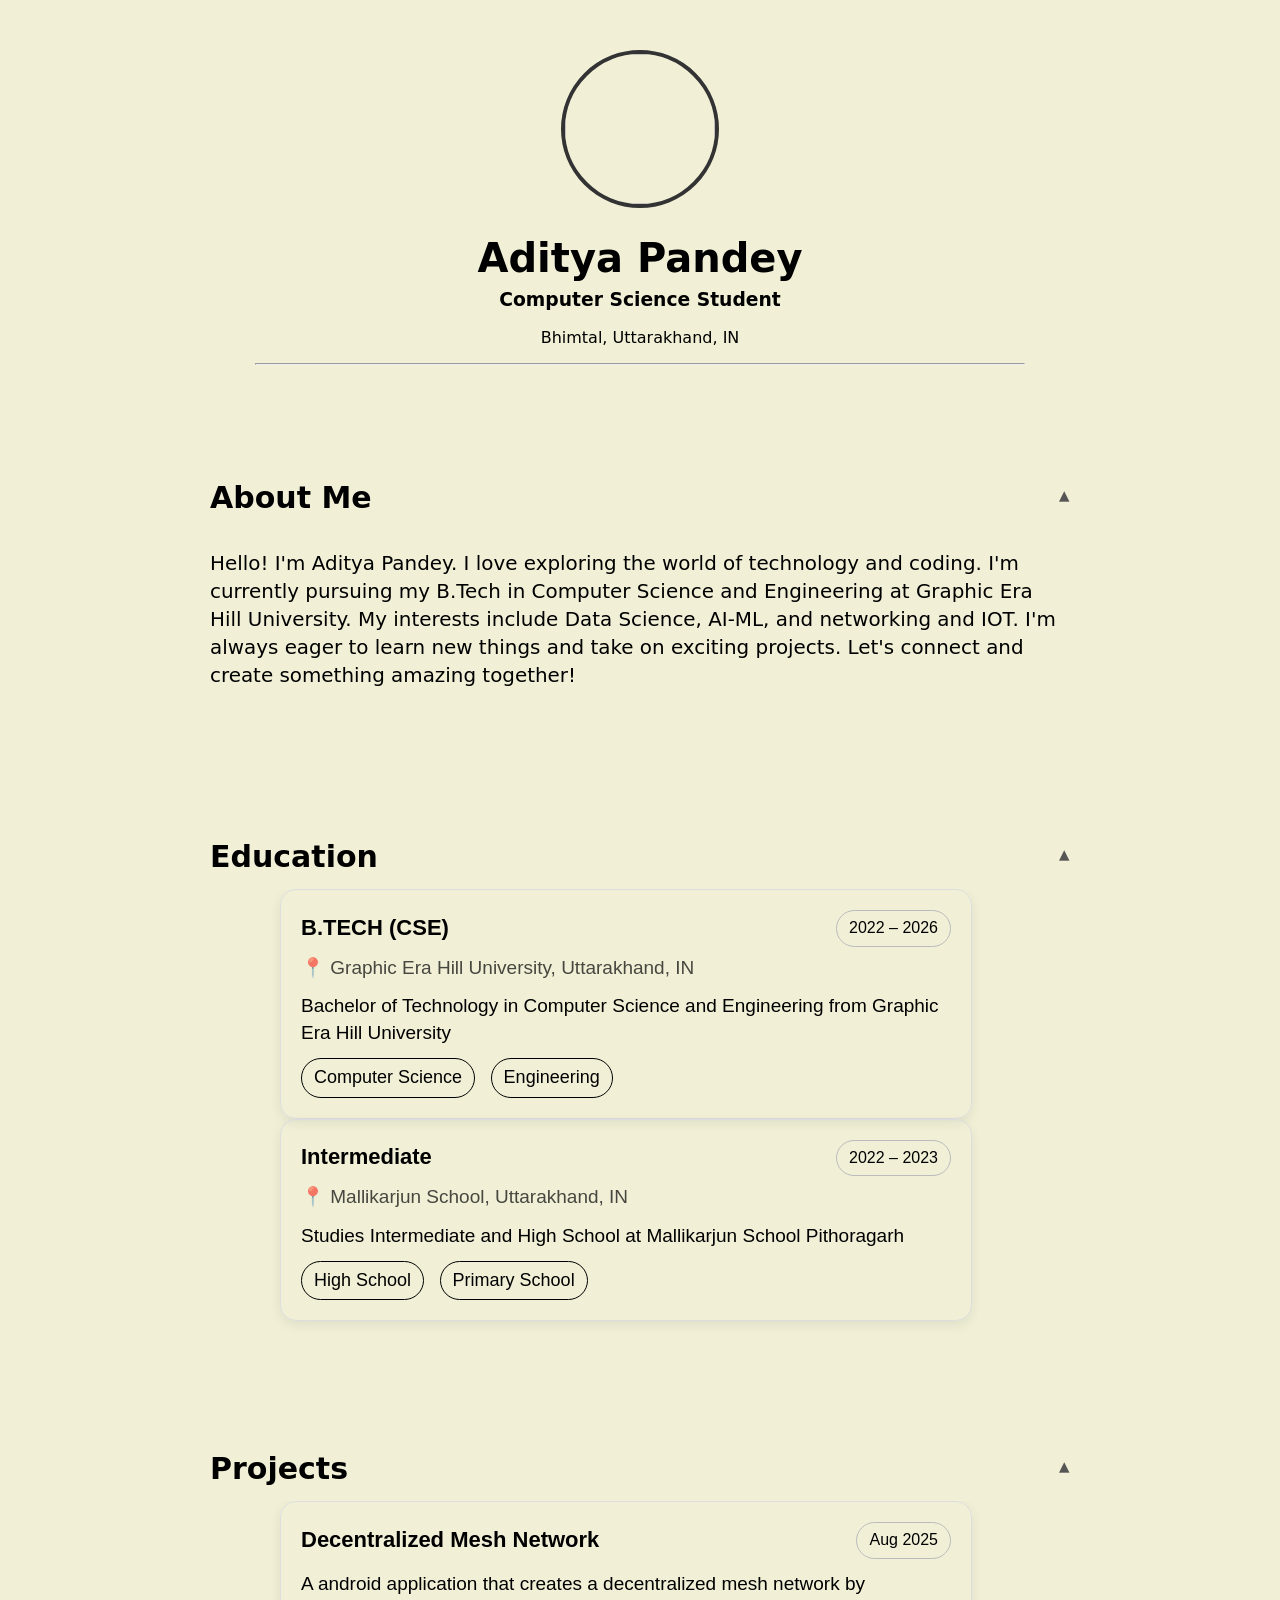
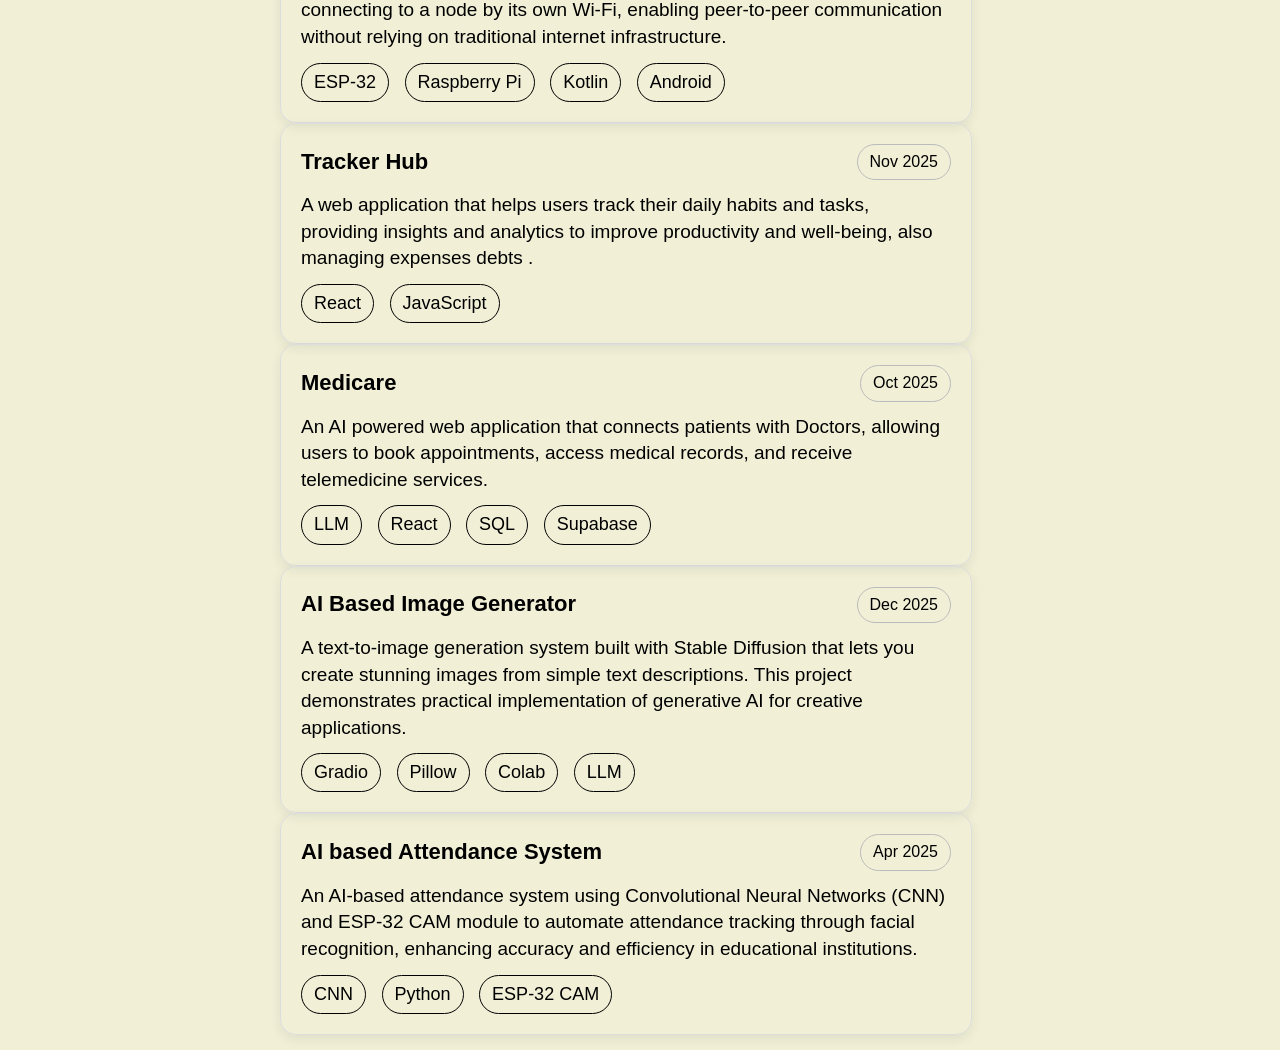
==== index.html @ 922e1c77 "initial" ====
<!DOCTYPE html>
<html lang="en">
<head>
    <meta charset="UTF-8">
    <meta name="viewport" content="width=device-width, initial-scale=1.0">
    <link rel="stylesheet" href="style.css">
    <title>Aditya Pandey</title>
</head>
<body>
    <div class="container">
    <img src="logo.png" alt="" class ="profile-img">
    <h1 class="name">Aditya Pandey</h1>
    <h3 class="title">Computer Science Student</h3>
    <p>Bhimtal, Uttarakhand, IN</p>
    </div>
    <hr>
<div class="box">
        <details data-open-onload>
            <summary>
                <span class="summary-title">About Me</span>
                <span class="arrow" aria-hidden="true">▾</span>
            </summary>
            <div class="content">
                <p>
                    Hello! I'm Aditya Pandey. I love exploring the world of technology and coding. I'm currently pursuing my B.Tech in Computer Science and Engineering at Graphic Era Hill University. 
                    My interests include Data Science, AI-ML, and networking and IOT. I'm always eager to learn new things and take on exciting projects. Let's connect and create something amazing together!
                </p>
            </div>
        </details>
    </div>
    <div class="box">
        <details data-open-onload>
            <summary>
                <span class="summary-title">Education</span>
                <span class="arrow" aria-hidden="true">▾</span>
            </summary>
            <div class="content">
                <div class="edu-card">

    <div class="edu-header">
        <h3>B.TECH (CSE)</h3>
        <span class="year-pill">2022 – 2026</span>
    </div>

    <div class="location">📍 Graphic Era Hill University, Uttarakhand, IN</div>

    <p class="desc">
        Bachelor of Technology in Computer Science and Engineering from 
        Graphic Era Hill University
    </p>

    <div class="tags">
        <span>Computer Science</span>
        <span>Engineering</span>
    </div>

</div>
<div class="edu-card">

    <div class="edu-header">
        <h3>Intermediate</h3>
        <span class="year-pill">2022 – 2023</span>
    </div>

    <div class="location">📍 Mallikarjun School, Uttarakhand, IN</div>

    <p class="desc">
        Studies Intermediate and High School at Mallikarjun School Pithoragarh
    </p>

    <div class="tags">
        <span>High School</span>
        <span>Primary School</span>
    </div>

</div>

            </div>
        </details>
    </div>
    
<!-- ------------------------------------------------------------------------------------------------- -->


<div class="box">
        <details data-open-onload>
            <summary>
                <span class="summary-title">Projects</span>
                <span class="arrow" aria-hidden="true">▾</span>
            </summary>
            <div class="content">
                <div class="edu-card">

    <div class="edu-header">
        <h3>Decentralized Mesh Network</h3>
        <span class="year-pill">Aug 2025</span>
    </div>


    <p class="desc">
        A android application that creates a decentralized mesh network by connecting to a node by its own Wi-Fi, enabling peer-to-peer communication without relying on traditional internet infrastructure.
    </p>

    <div class="tags">
        <span>ESP-32</span>
        <span>Raspberry Pi</span>
        <span>Kotlin</span>
        <span>Android</span>
    </div>

</div>
<div class="edu-card">

    <div class="edu-header">
        <h3>Tracker Hub</h3>
        <span class="year-pill">Nov 2025</span>
    </div>


    <p class="desc">
        A web application that helps users track their daily habits and tasks, providing insights and analytics to improve productivity and well-being, also managing expenses debts .
    </p>

    <div class="tags">
        <span>React</span>
        <span>JavaScript</span>
    </div>

</div>




<div class="edu-card">

    <div class="edu-header">
        <h3>Medicare</h3>
        <span class="year-pill">Oct 2025</span>
    </div>

    <p class="desc">
        An AI powered web application that connects patients with Doctors, allowing users to book appointments, access medical records, and receive telemedicine services.
    </p>

    <div class="tags">
        <span>LLM</span>
        <span>React</span>
        <span>SQL</span>
        <span>Supabase</span>
    </div>

</div>


<div class="edu-card">

    <div class="edu-header">
        <h3>AI Based Image Generator</h3>
        <span class="year-pill">Dec 2025</span>
    </div>

    <p class="desc">
        A text-to-image generation system built with Stable Diffusion that lets you create stunning images from simple text descriptions. This project demonstrates practical implementation of generative AI for creative applications.    </p>

    <div class="tags">
        <span>Gradio</span>
        <span>Pillow</span>
        <span>Colab</span>
        <span>LLM</span>
    </div>

</div>



<div class="edu-card">

    <div class="edu-header">
        <h3>AI based Attendance System</h3>
        <span class="year-pill">Apr 2025</span>
    </div>
    <p class="desc">
        An AI-based attendance system using Convolutional Neural Networks (CNN) and ESP-32 CAM module to automate attendance tracking through facial recognition, enhancing accuracy and efficiency in educational institutions.
    </p>
    <div class="tags">
        <span>CNN</span>
        <span>Python</span>
        <span>ESP-32 CAM</span>
    </div>

</div>



            </div>
        </details>
    </div>



    

    <script src="aboutme.js"></script>
</body>
</html>
---- style.css ----
body {
    margin: 0;
    height: 100vh;
    background: #f1f0d7;
    font-family:system-ui, -apple-system, BlinkMacSystemFont, 'Segoe UI', Roboto, Oxygen, Ubuntu, Cantarell, 'Open Sans', 'Helvetica Neue', sans-serif ;
}

.container {
    text-align: center;
}

.profile-img {
    width: 150px;
    height: 150px;
    border-radius: 50%;
    object-fit: cover;
    border: 4px solid #333;
    filter: none;
    image-rendering: high-quality;
    margin-top: 50px;
    padding-bottom: 0%;
    margin-bottom: -21px;
}

hr{
    width: 60%;
    
}
h1 {
    font-size: 40px;
    padding-top: 0%;
    margin-bottom: -11px;
}
h2 {
    font-size: 30px;
    padding: 0%;
    margin-bottom: -14px;
}

.box {
    width: 900px;
    background: none;
    border-radius: 15px;
    padding: 0;
    margin: 100px auto 0 auto;
    overflow: hidden;
}

        details {
            border-radius: 15px;
            overflow: hidden;
        }

        summary {
            padding: 15px 20px;
            font-size: 30px;
            font-weight: bold;
            cursor: pointer;
            display: flex;
            justify-content: space-between;
            align-items: center;
            user-select: none;
        }
        /* Hide the default summary marker so we can style our own arrow */
        summary::-webkit-details-marker { display: none; }
        summary::marker { display: none; }

        .summary-title { display: inline-block; }
        .arrow {
            display: inline-block;
            transition: transform 0.35s ease;
            transform-origin: center;
            font-size: 21px;
            color: #555;
        }

        .content {
            padding: 0 20px 15px;
            font-size: 19.9px;
            line-height: 1.4;
            opacity: 0;
            overflow: hidden;
            transition: max-height 0.35s ease, opacity 0.25s ease, transform 0.25s ease;
            max-height: 0; /* start collapsed */
        }
        details[open] .content {
            /* If JS is disabled, enable a basic fallback using a high max-height */
            max-height: 400px;
            opacity: 1;
        }

        /* Rotate the arrow for a visual cue */
        details[open] .arrow { transform: rotate(180deg); }
        
@media (max-width: 900px) {
    .box {
        width: 90vw;
        margin-left: auto;
        margin-right: auto;
        margin-top: 60px;
        padding: 0 10px;
    }
    summary {
        font-size: 16px;
        padding: 12px 10px;
    }
    .content {
        font-size: 14px;
        padding: 0 10px 10px;
    }
}

@media (max-width: 600px) {
    .box {
        width: 98vw;
        margin-left: auto;
        margin-right: auto;
        margin-top: 30px;
        padding: 0 5px;
    }
    summary {
        font-size: 15px;
        padding: 10px 5px;
    }
    .content {
        font-size: 13px;
        padding: 0 5px 8px;
    }
}




.edu-card {
    width: 650px;
    border: 1px solid #ddd;
    border-radius: 16px;
    padding: 20px;
    box-shadow: 0 4px 12px rgba(0,0,0,0.08);
    font-family: Arial, sans-serif;
    margin-left: 70px;
}

.edu-header {
    display: flex;
    justify-content: space-between;
    align-items: center;
}

.edu-header h3 {
    margin: 0;
    font-size: 22px;
}

.year-pill {
    padding: 6px 12px;
    font-size: 16px;
    border-radius: 19px;
    border: 1px solid #bbb;
}

.location {
    font-size: 19px;
    opacity: 0.7;
    margin-top: 8px;
}

.desc {
    font-size: 19px;
    margin: 12px 0;
}

.tags span {
    display: inline-block;
    margin-right: 10px;
    padding: 6px 12px;
    border: 1px solid #000;
    border-radius: 20px;
    font-size: 18px;
}
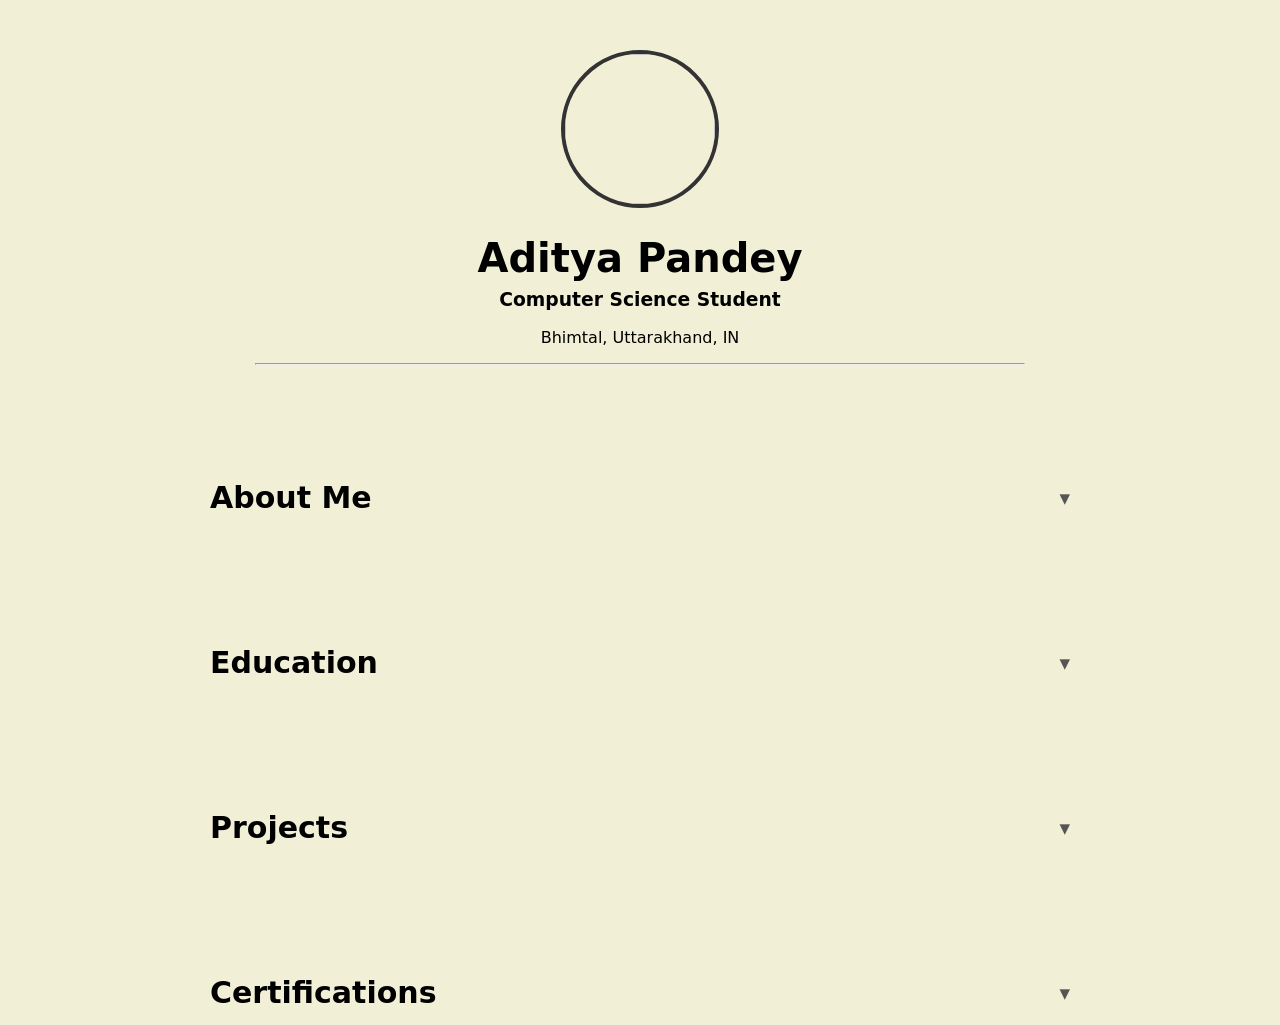
==== commit d9d52a23: "mobile chnages" ====
--- a/index.html
+++ b/index.html
@@ -15,7 +15,7 @@
     </div>
     <hr>
 <div class="box">
-        <details data-open-onload>
+        <details>
             <summary>
                 <span class="summary-title">About Me</span>
                 <span class="arrow" aria-hidden="true">▾</span>
@@ -29,7 +29,7 @@
         </details>
     </div>
     <div class="box">
-        <details data-open-onload>
+        <details>
             <summary>
                 <span class="summary-title">Education</span>
                 <span class="arrow" aria-hidden="true">▾</span>
@@ -79,11 +79,11 @@
         </details>
     </div>
     
-<!-- ------------------------------------------------------------------------------------------------- -->
+<!-- ------------------PROJECTS------------------------------------------------------------------------------- -->
 
 
 <div class="box">
-        <details data-open-onload>
+        <details>
             <summary>
                 <span class="summary-title">Projects</span>
                 <span class="arrow" aria-hidden="true">▾</span>
@@ -198,8 +198,129 @@
 
 
 
-    
-
+    <!-- -------------------------------------------------CERTIFICATES----------------------------------------------------------------------- -->
+
+
+
+
+<div class="box">
+        <details>
+            <summary>
+                <span class="summary-title">Certifications</span>
+                <span class="arrow" aria-hidden="true">▾</span>
+            </summary>
+            <div class="content">
+                <div class="edu-card">
+
+    <div class="edu-header">
+        <h3>Introduction To Machine Learning</h3>
+        <span class="year-pill">Nov 2025</span>
+    </div>
+
+
+    <p class="desc">
+        A android application that creates a decentralized mesh network by connecting to a node by its own Wi-Fi, enabling peer-to-peer communication without relying on traditional internet infrastructure.
+    </p>
+
+    <div class="tags">
+        <span>ESP-32</span>
+        <span>Raspberry Pi</span>
+        <span>Kotlin</span>
+        <span>Android</span>
+    </div>
+
+</div>
+<div class="edu-card">
+
+    <div class="edu-header">
+        <h3>Data Science For Engineers</h3>
+        <span class="year-pill">Mar 2025</span>
+    </div>
+
+
+    <p class="desc">
+        A web application that helps users track their daily habits and tasks, providing insights and analytics to improve productivity and well-being, also managing expenses debts .
+    </p>
+
+    <div class="tags">
+        <span>React</span>
+        <span>JavaScript</span>
+    </div>
+
+</div>
+
+
+
+
+<div class="edu-card">
+
+    <div class="edu-header">
+        <h3>Medicare</h3>
+        <span class="year-pill">Oct 2025</span>
+    </div>
+
+    <p class="desc">
+        An AI powered web application that connects patients with Doctors, allowing users to book appointments, access medical records, and receive telemedicine services.
+    </p>
+
+    <div class="tags">
+        <span>LLM</span>
+        <span>React</span>
+        <span>SQL</span>
+        <span>Supabase</span>
+    </div>
+
+</div>
+
+
+<div class="edu-card">
+
+    <div class="edu-header">
+        <h3>AI Based Image Generator</h3>
+        <span class="year-pill">Dec 2025</span>
+    </div>
+
+    <p class="desc">
+        A text-to-image generation system built with Stable Diffusion that lets you create stunning images from simple text descriptions. This project demonstrates practical implementation of generative AI for creative applications.    </p>
+
+    <div class="tags">
+        <span>Gradio</span>
+        <span>Pillow</span>
+        <span>Colab</span>
+        <span>LLM</span>
+    </div>
+
+</div>
+
+
+
+<div class="edu-card">
+
+    <div class="edu-header">
+        <h3>AI based Attendance System</h3>
+        <span class="year-pill">Apr 2025</span>
+    </div>
+    <p class="desc">
+        An AI-based attendance system using Convolutional Neural Networks (CNN) and ESP-32 CAM module to automate attendance tracking through facial recognition, enhancing accuracy and efficiency in educational institutions.
+    </p>
+    <div class="tags">
+        <span>CNN</span>
+        <span>Python</span>
+        <span>ESP-32 CAM</span>
+    </div>
+
+</div>
+
+
+
+            </div>
+        </details>
+    </div>
+
+
+
+
+<!-- ==========================END============================== -->
     <script src="aboutme.js"></script>
 </body>
 </html>
--- a/style.css
+++ b/style.css
@@ -85,7 +85,7 @@
         }
         details[open] .content {
             /* If JS is disabled, enable a basic fallback using a high max-height */
-            max-height: 400px;
+            max-height: 2000px;
             opacity: 1;
         }
 
@@ -132,13 +132,15 @@
 
 
 .edu-card {
-    width: 650px;
+    width: 100%;
+    max-width: 650px;
     border: 1px solid #ddd;
     border-radius: 16px;
     padding: 20px;
     box-shadow: 0 4px 12px rgba(0,0,0,0.08);
     font-family: Arial, sans-serif;
-    margin-left: 70px;
+    margin: 20px auto;
+    box-sizing: border-box;
 }
 
 .edu-header {
@@ -177,7 +179,36 @@
     border: 1px solid #000;
     border-radius: 20px;
     font-size: 18px;
-}
-
-
-
+    margin-bottom: 8px;
+}
+
+@media (max-width: 600px) {
+    .edu-header {
+        flex-direction: column;
+        align-items: flex-start;
+        gap: 10px;
+    }
+    
+    .edu-card {
+        padding: 15px;
+    }
+
+    .tags span {
+        font-size: 14px;
+        padding: 4px 8px;
+    }
+    
+    .desc, .location {
+        font-size: 16px;
+    }
+    
+    h1 {
+        font-size: 28px;
+    }
+    h2 {
+        font-size: 22px;
+    }
+}
+
+
+
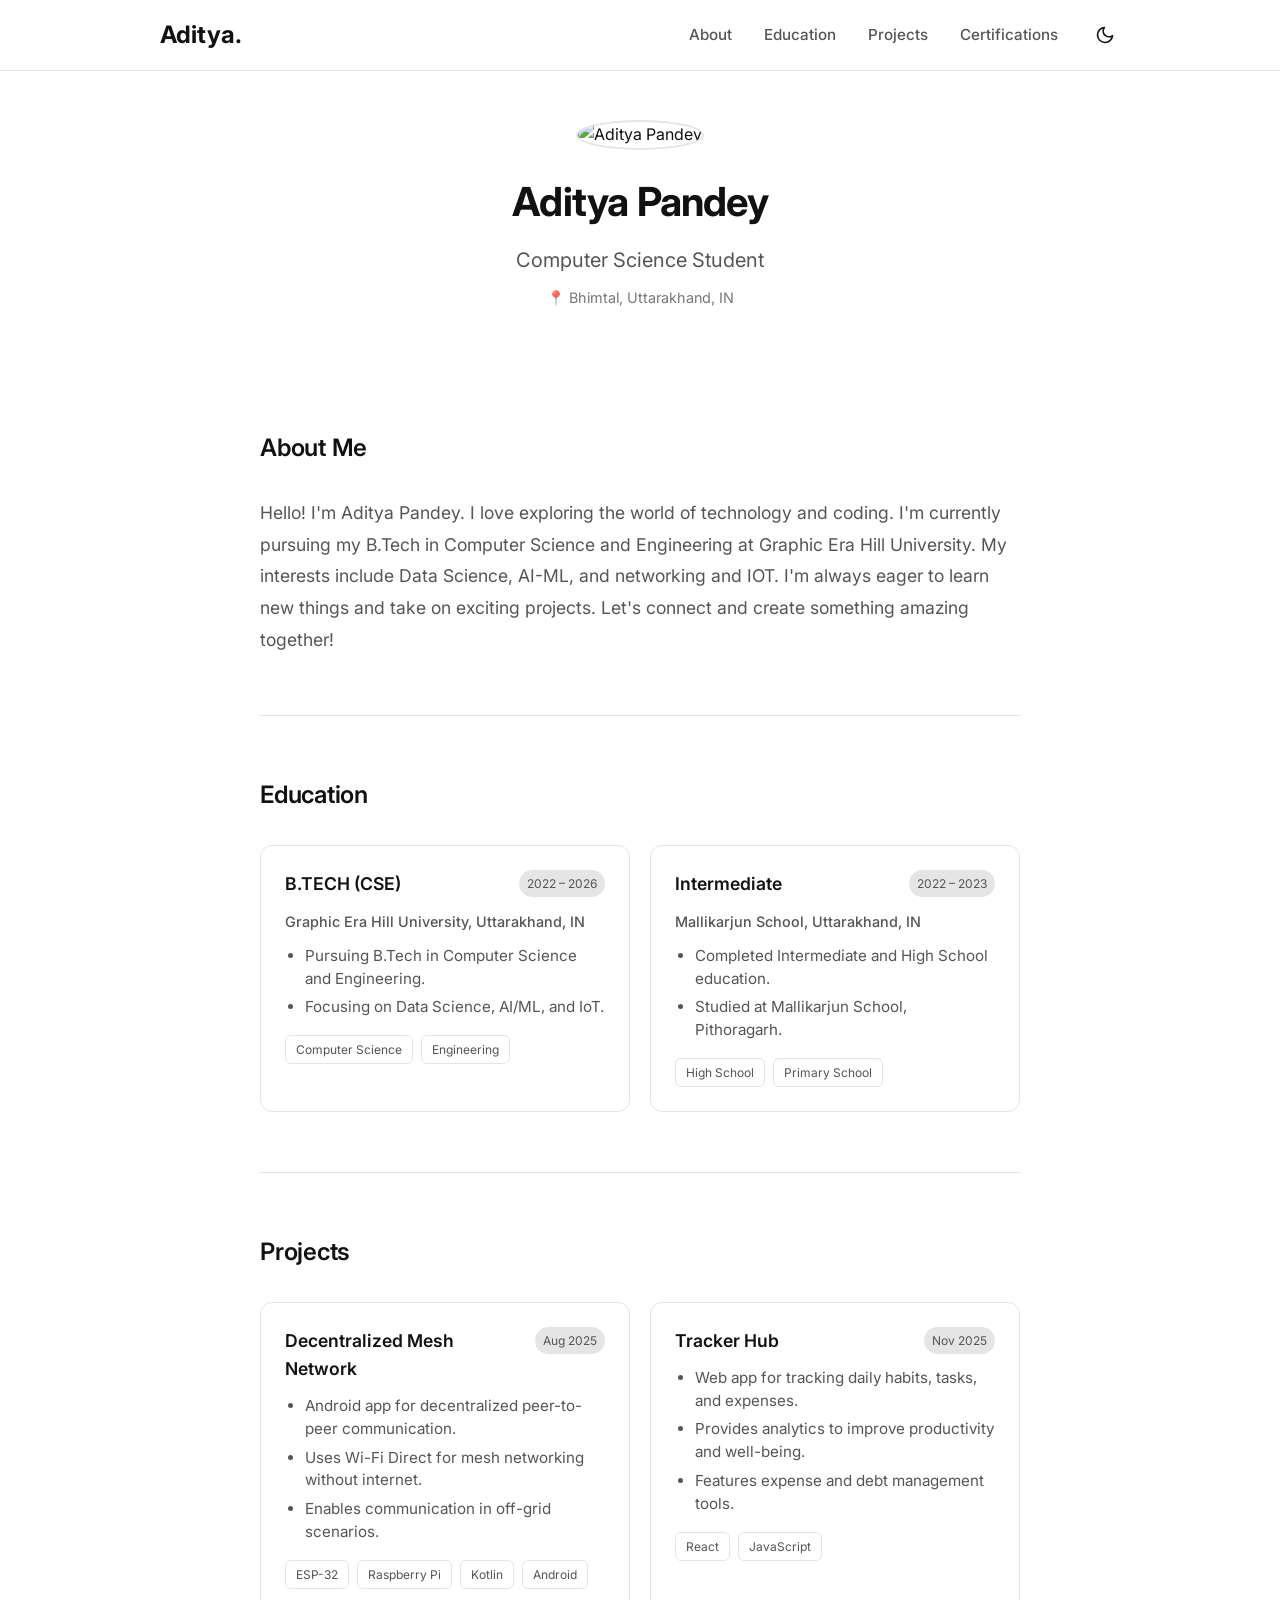
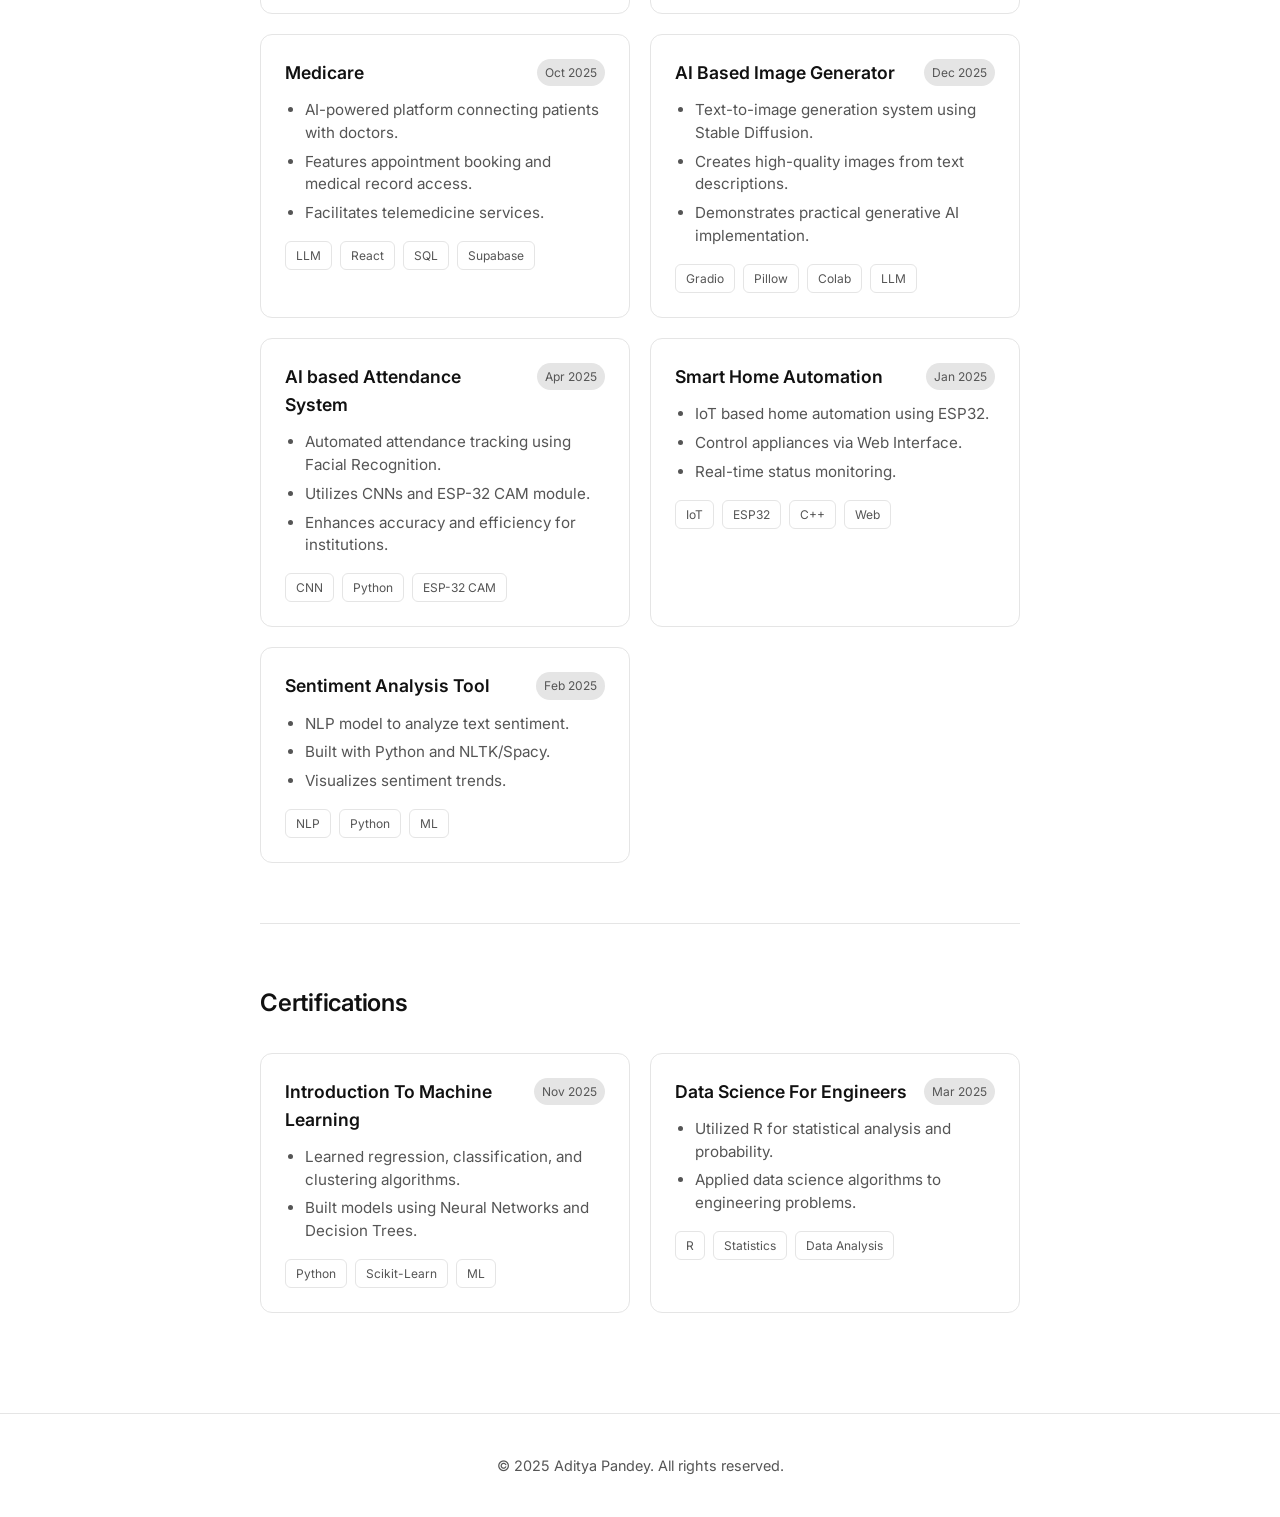
==== commit 4a471e7a: "new designs" ====
--- a/index.html
+++ b/index.html
@@ -3,324 +3,260 @@
 <head>
     <meta charset="UTF-8">
     <meta name="viewport" content="width=device-width, initial-scale=1.0">
+    <title>Aditya Pandey | Portfolio</title>
     <link rel="stylesheet" href="style.css">
-    <title>Aditya Pandey</title>
+    <link rel="preconnect" href="https://fonts.googleapis.com">
+    <link rel="preconnect" href="https://fonts.gstatic.com" crossorigin>
+    <link href="https://fonts.googleapis.com/css2?family=Inter:wght@300;400;500;600&display=swap" rel="stylesheet">
 </head>
 <body>
-    <div class="container">
-    <img src="logo.png" alt="" class ="profile-img">
-    <h1 class="name">Aditya Pandey</h1>
-    <h3 class="title">Computer Science Student</h3>
-    <p>Bhimtal, Uttarakhand, IN</p>
-    </div>
-    <hr>
-<div class="box">
-        <details>
-            <summary>
-                <span class="summary-title">About Me</span>
-                <span class="arrow" aria-hidden="true">▾</span>
-            </summary>
-            <div class="content">
-                <p>
-                    Hello! I'm Aditya Pandey. I love exploring the world of technology and coding. I'm currently pursuing my B.Tech in Computer Science and Engineering at Graphic Era Hill University. 
-                    My interests include Data Science, AI-ML, and networking and IOT. I'm always eager to learn new things and take on exciting projects. Let's connect and create something amazing together!
-                </p>
-            </div>
-        </details>
-    </div>
-    <div class="box">
-        <details>
-            <summary>
-                <span class="summary-title">Education</span>
-                <span class="arrow" aria-hidden="true">▾</span>
-            </summary>
-            <div class="content">
-                <div class="edu-card">
-
-    <div class="edu-header">
-        <h3>B.TECH (CSE)</h3>
-        <span class="year-pill">2022 – 2026</span>
-    </div>
-
-    <div class="location">📍 Graphic Era Hill University, Uttarakhand, IN</div>
-
-    <p class="desc">
-        Bachelor of Technology in Computer Science and Engineering from 
-        Graphic Era Hill University
-    </p>
-
-    <div class="tags">
-        <span>Computer Science</span>
-        <span>Engineering</span>
-    </div>
-
-</div>
-<div class="edu-card">
-
-    <div class="edu-header">
-        <h3>Intermediate</h3>
-        <span class="year-pill">2022 – 2023</span>
-    </div>
-
-    <div class="location">📍 Mallikarjun School, Uttarakhand, IN</div>
-
-    <p class="desc">
-        Studies Intermediate and High School at Mallikarjun School Pithoragarh
-    </p>
-
-    <div class="tags">
-        <span>High School</span>
-        <span>Primary School</span>
-    </div>
-
-</div>
-
-            </div>
-        </details>
-    </div>
-    
-<!-- ------------------PROJECTS------------------------------------------------------------------------------- -->
-
-
-<div class="box">
-        <details>
-            <summary>
-                <span class="summary-title">Projects</span>
-                <span class="arrow" aria-hidden="true">▾</span>
-            </summary>
-            <div class="content">
-                <div class="edu-card">
-
-    <div class="edu-header">
-        <h3>Decentralized Mesh Network</h3>
-        <span class="year-pill">Aug 2025</span>
-    </div>
-
-
-    <p class="desc">
-        A android application that creates a decentralized mesh network by connecting to a node by its own Wi-Fi, enabling peer-to-peer communication without relying on traditional internet infrastructure.
-    </p>
-
-    <div class="tags">
-        <span>ESP-32</span>
-        <span>Raspberry Pi</span>
-        <span>Kotlin</span>
-        <span>Android</span>
-    </div>
-
-</div>
-<div class="edu-card">
-
-    <div class="edu-header">
-        <h3>Tracker Hub</h3>
-        <span class="year-pill">Nov 2025</span>
-    </div>
-
-
-    <p class="desc">
-        A web application that helps users track their daily habits and tasks, providing insights and analytics to improve productivity and well-being, also managing expenses debts .
-    </p>
-
-    <div class="tags">
-        <span>React</span>
-        <span>JavaScript</span>
-    </div>
-
-</div>
-
-
-
-
-<div class="edu-card">
-
-    <div class="edu-header">
-        <h3>Medicare</h3>
-        <span class="year-pill">Oct 2025</span>
-    </div>
-
-    <p class="desc">
-        An AI powered web application that connects patients with Doctors, allowing users to book appointments, access medical records, and receive telemedicine services.
-    </p>
-
-    <div class="tags">
-        <span>LLM</span>
-        <span>React</span>
-        <span>SQL</span>
-        <span>Supabase</span>
-    </div>
-
-</div>
-
-
-<div class="edu-card">
-
-    <div class="edu-header">
-        <h3>AI Based Image Generator</h3>
-        <span class="year-pill">Dec 2025</span>
-    </div>
-
-    <p class="desc">
-        A text-to-image generation system built with Stable Diffusion that lets you create stunning images from simple text descriptions. This project demonstrates practical implementation of generative AI for creative applications.    </p>
-
-    <div class="tags">
-        <span>Gradio</span>
-        <span>Pillow</span>
-        <span>Colab</span>
-        <span>LLM</span>
-    </div>
-
-</div>
-
-
-
-<div class="edu-card">
-
-    <div class="edu-header">
-        <h3>AI based Attendance System</h3>
-        <span class="year-pill">Apr 2025</span>
-    </div>
-    <p class="desc">
-        An AI-based attendance system using Convolutional Neural Networks (CNN) and ESP-32 CAM module to automate attendance tracking through facial recognition, enhancing accuracy and efficiency in educational institutions.
-    </p>
-    <div class="tags">
-        <span>CNN</span>
-        <span>Python</span>
-        <span>ESP-32 CAM</span>
-    </div>
-
-</div>
-
-
-
-            </div>
-        </details>
-    </div>
-
-
-
-    <!-- -------------------------------------------------CERTIFICATES----------------------------------------------------------------------- -->
-
-
-
-
-<div class="box">
-        <details>
-            <summary>
-                <span class="summary-title">Certifications</span>
-                <span class="arrow" aria-hidden="true">▾</span>
-            </summary>
-            <div class="content">
-                <div class="edu-card">
-
-    <div class="edu-header">
-        <h3>Introduction To Machine Learning</h3>
-        <span class="year-pill">Nov 2025</span>
-    </div>
-
-
-    <p class="desc">
-        A android application that creates a decentralized mesh network by connecting to a node by its own Wi-Fi, enabling peer-to-peer communication without relying on traditional internet infrastructure.
-    </p>
-
-    <div class="tags">
-        <span>ESP-32</span>
-        <span>Raspberry Pi</span>
-        <span>Kotlin</span>
-        <span>Android</span>
-    </div>
-
-</div>
-<div class="edu-card">
-
-    <div class="edu-header">
-        <h3>Data Science For Engineers</h3>
-        <span class="year-pill">Mar 2025</span>
-    </div>
-
-
-    <p class="desc">
-        A web application that helps users track their daily habits and tasks, providing insights and analytics to improve productivity and well-being, also managing expenses debts .
-    </p>
-
-    <div class="tags">
-        <span>React</span>
-        <span>JavaScript</span>
-    </div>
-
-</div>
-
-
-
-
-<div class="edu-card">
-
-    <div class="edu-header">
-        <h3>Medicare</h3>
-        <span class="year-pill">Oct 2025</span>
-    </div>
-
-    <p class="desc">
-        An AI powered web application that connects patients with Doctors, allowing users to book appointments, access medical records, and receive telemedicine services.
-    </p>
-
-    <div class="tags">
-        <span>LLM</span>
-        <span>React</span>
-        <span>SQL</span>
-        <span>Supabase</span>
-    </div>
-
-</div>
-
-
-<div class="edu-card">
-
-    <div class="edu-header">
-        <h3>AI Based Image Generator</h3>
-        <span class="year-pill">Dec 2025</span>
-    </div>
-
-    <p class="desc">
-        A text-to-image generation system built with Stable Diffusion that lets you create stunning images from simple text descriptions. This project demonstrates practical implementation of generative AI for creative applications.    </p>
-
-    <div class="tags">
-        <span>Gradio</span>
-        <span>Pillow</span>
-        <span>Colab</span>
-        <span>LLM</span>
-    </div>
-
-</div>
-
-
-
-<div class="edu-card">
-
-    <div class="edu-header">
-        <h3>AI based Attendance System</h3>
-        <span class="year-pill">Apr 2025</span>
-    </div>
-    <p class="desc">
-        An AI-based attendance system using Convolutional Neural Networks (CNN) and ESP-32 CAM module to automate attendance tracking through facial recognition, enhancing accuracy and efficiency in educational institutions.
-    </p>
-    <div class="tags">
-        <span>CNN</span>
-        <span>Python</span>
-        <span>ESP-32 CAM</span>
-    </div>
-
-</div>
-
-
-
-            </div>
-        </details>
-    </div>
-
-
-
-
-<!-- ==========================END============================== -->
-    <script src="aboutme.js"></script>
+    <!-- Animation Layers -->
+    <div id="curtain-layer"></div>
+    <div id="spotlight-layer"></div>
+
+    <nav class="navbar">
+        <div class="nav-container">
+            <a href="#" class="logo">Aditya.</a>
+            <div class="nav-links">
+                <a href="#about">About</a>
+                <a href="#education">Education</a>
+                <a href="#projects">Projects</a>
+                <a href="#certifications">Certifications</a>
+                <button id="theme-toggle" aria-label="Toggle Dark Mode">
+                    <svg class="sun-icon" xmlns="http://www.w3.org/2000/svg" width="20" height="20" viewBox="0 0 24 24" fill="none" stroke="currentColor" stroke-width="2" stroke-linecap="round" stroke-linejoin="round"><circle cx="12" cy="12" r="5"></circle><line x1="12" y1="1" x2="12" y2="3"></line><line x1="12" y1="21" x2="12" y2="23"></line><line x1="4.22" y1="4.22" x2="5.64" y2="5.64"></line><line x1="18.36" y1="18.36" x2="19.78" y2="19.78"></line><line x1="1" y1="12" x2="3" y2="12"></line><line x1="21" y1="12" x2="23" y2="12"></line><line x1="4.22" y1="19.78" x2="5.64" y2="18.36"></line><line x1="18.36" y1="5.64" x2="19.78" y2="4.22"></line></svg>
+                    <svg class="moon-icon" xmlns="http://www.w3.org/2000/svg" width="20" height="20" viewBox="0 0 24 24" fill="none" stroke="currentColor" stroke-width="2" stroke-linecap="round" stroke-linejoin="round"><path d="M21 12.79A9 9 0 1 1 11.21 3 7 7 0 0 0 21 12.79z"></path></svg>
+                </button>
+            </div>
+        </div>
+    </nav>
+
+    <header class="hero">
+        <div class="container">
+            <div class="profile-wrapper">
+                <img src="logo.png" alt="Aditya Pandey" class="profile-img">
+            </div>
+            <h1 class="name">Aditya Pandey</h1>
+            <h2 class="title">Computer Science Student</h2>
+            <p class="location">📍 Bhimtal, Uttarakhand, IN</p>
+        </div>
+    </header>
+
+    <main class="container">
+        <section id="about" class="section">
+            <h3 class="section-title">About Me</h3>
+            <p class="about-text">
+                Hello! I'm Aditya Pandey. I love exploring the world of technology and coding. I'm currently pursuing my B.Tech in Computer Science and Engineering at Graphic Era Hill University. 
+                My interests include Data Science, AI-ML, and networking and IOT. I'm always eager to learn new things and take on exciting projects. Let's connect and create something amazing together!
+            </p>
+        </section>
+
+        <section id="education" class="section">
+            <h3 class="section-title">Education</h3>
+            <div class="grid">
+                <div class="card">
+                    <div class="card-header">
+                        <h4>B.TECH (CSE)</h4>
+                        <span class="year-pill">2022 – 2026</span>
+                    </div>
+                    <p class="institution">Graphic Era Hill University, Uttarakhand, IN</p>
+                    <ul class="desc-list">
+                        <li>Pursuing B.Tech in Computer Science and Engineering.</li>
+                        <li>Focusing on Data Science, AI/ML, and IoT.</li>
+                    </ul>
+                    <div class="tags">
+                        <span>Computer Science</span>
+                        <span>Engineering</span>
+                    </div>
+                </div>
+                <div class="card">
+                    <div class="card-header">
+                        <h4>Intermediate</h4>
+                        <span class="year-pill">2022 – 2023</span>
+                    </div>
+                    <p class="institution">Mallikarjun School, Uttarakhand, IN</p>
+                    <ul class="desc-list">
+                        <li>Completed Intermediate and High School education.</li>
+                        <li>Studied at Mallikarjun School, Pithoragarh.</li>
+                    </ul>
+                    <div class="tags">
+                        <span>High School</span>
+                        <span>Primary School</span>
+                    </div>
+                </div>
+            </div>
+        </section>
+
+        <section id="projects" class="section">
+            <h3 class="section-title">Projects</h3>
+            <div class="grid">
+                <div class="card">
+                    <div class="card-header">
+                        <h4>Decentralized Mesh Network</h4>
+                        <span class="year-pill">Aug 2025</span>
+                    </div>
+                    <ul class="desc-list">
+                        <li>Android app for decentralized peer-to-peer communication.</li>
+                        <li>Uses Wi-Fi Direct for mesh networking without internet.</li>
+                        <li>Enables communication in off-grid scenarios.</li>
+                    </ul>
+                    <div class="tags">
+                        <span>ESP-32</span>
+                        <span>Raspberry Pi</span>
+                        <span>Kotlin</span>
+                        <span>Android</span>
+                    </div>
+                </div>
+
+                <div class="card">
+                    <div class="card-header">
+                        <h4>Tracker Hub</h4>
+                        <span class="year-pill">Nov 2025</span>
+                    </div>
+                    <ul class="desc-list">
+                        <li>Web app for tracking daily habits, tasks, and expenses.</li>
+                        <li>Provides analytics to improve productivity and well-being.</li>
+                        <li>Features expense and debt management tools.</li>
+                    </ul>
+                    <div class="tags">
+                        <span>React</span>
+                        <span>JavaScript</span>
+                    </div>
+                </div>
+
+                <div class="card">
+                    <div class="card-header">
+                        <h4>Medicare</h4>
+                        <span class="year-pill">Oct 2025</span>
+                    </div>
+                    <ul class="desc-list">
+                        <li>AI-powered platform connecting patients with doctors.</li>
+                        <li>Features appointment booking and medical record access.</li>
+                        <li>Facilitates telemedicine services.</li>
+                    </ul>
+                    <div class="tags">
+                        <span>LLM</span>
+                        <span>React</span>
+                        <span>SQL</span>
+                        <span>Supabase</span>
+                    </div>
+                </div>
+
+                <div class="card">
+                    <div class="card-header">
+                        <h4>AI Based Image Generator</h4>
+                        <span class="year-pill">Dec 2025</span>
+                    </div>
+                    <ul class="desc-list">
+                        <li>Text-to-image generation system using Stable Diffusion.</li>
+                        <li>Creates high-quality images from text descriptions.</li>
+                        <li>Demonstrates practical generative AI implementation.</li>
+                    </ul>
+                    <div class="tags">
+                        <span>Gradio</span>
+                        <span>Pillow</span>
+                        <span>Colab</span>
+                        <span>LLM</span>
+                    </div>
+                </div>
+
+                <div class="card">
+                    <div class="card-header">
+                        <h4>AI based Attendance System</h4>
+                        <span class="year-pill">Apr 2025</span>
+                    </div>
+                    <ul class="desc-list">
+                        <li>Automated attendance tracking using Facial Recognition.</li>
+                        <li>Utilizes CNNs and ESP-32 CAM module.</li>
+                        <li>Enhances accuracy and efficiency for institutions.</li>
+                    </ul>
+                    <div class="tags">
+                        <span>CNN</span>
+                        <span>Python</span>
+                        <span>ESP-32 CAM</span>
+                    </div>
+                </div>
+
+                <div class="card">
+                    <div class="card-header">
+                        <h4>Smart Home Automation</h4>
+                        <span class="year-pill">Jan 2025</span>
+                    </div>
+                    <ul class="desc-list">
+                        <li>IoT based home automation using ESP32.</li>
+                        <li>Control appliances via Web Interface.</li>
+                        <li>Real-time status monitoring.</li>
+                    </ul>
+                    <div class="tags">
+                        <span>IoT</span>
+                        <span>ESP32</span>
+                        <span>C++</span>
+                        <span>Web</span>
+                    </div>
+                </div>
+
+                <div class="card">
+                    <div class="card-header">
+                        <h4>Sentiment Analysis Tool</h4>
+                        <span class="year-pill">Feb 2025</span>
+                    </div>
+                    <ul class="desc-list">
+                        <li>NLP model to analyze text sentiment.</li>
+                        <li>Built with Python and NLTK/Spacy.</li>
+                        <li>Visualizes sentiment trends.</li>
+                    </ul>
+                    <div class="tags">
+                        <span>NLP</span>
+                        <span>Python</span>
+                        <span>ML</span>
+                    </div>
+                </div>
+
+
+            </div>
+        </section>
+
+        <section id="certifications" class="section">
+            <h3 class="section-title">Certifications</h3>
+            <div class="grid">
+                <div class="card">
+                    <div class="card-header">
+                        <h4>Introduction To Machine Learning</h4>
+                        <span class="year-pill">Nov 2025</span>
+                    </div>
+                    <ul class="desc-list">
+                        <li>Learned regression, classification, and clustering algorithms.</li>
+                        <li>Built models using Neural Networks and Decision Trees.</li>
+                    </ul>
+                    <div class="tags">
+                        <span>Python</span>
+                        <span>Scikit-Learn</span>
+                        <span>ML</span>
+                    </div>
+                </div>
+
+                <div class="card">
+                    <div class="card-header">
+                        <h4>Data Science For Engineers</h4>
+                        <span class="year-pill">Mar 2025</span>
+                    </div>
+                    <ul class="desc-list">
+                        <li>Utilized R for statistical analysis and probability.</li>
+                        <li>Applied data science algorithms to engineering problems.</li>
+                    </ul>
+                    <div class="tags">
+                        <span>R</span>
+                        <span>Statistics</span>
+                        <span>Data Analysis</span>
+                    </div>
+                </div>
+            </div>
+        </section>
+    </main>
+
+    <footer class="footer">
+        <p>&copy; 2025 Aditya Pandey. All rights reserved.</p>
+    </footer>
+
+    <script src="script.js"></script>
 </body>
 </html>
--- a/style.css
+++ b/style.css
@@ -1,214 +1,342 @@
+:root {
+    --bg-color: #ffffff;
+    --text-color: #111111;
+    --text-secondary: #555555;
+    --card-bg: #ffffff;
+    --card-border: #e5e5e5;
+    --accent-color: #111111;
+    --nav-bg: rgba(255, 255, 255, 0.8);
+    --shadow: 0 2px 8px rgba(0, 0, 0, 0.05);
+    --hover-shadow: 0 8px 16px rgba(0, 0, 0, 0.1);
+}
+
+.dark-mode {
+    --bg-color: #111111;
+    --text-color: #ffffff;
+    --text-secondary: #a0a0a0;
+    --card-bg: #1a1a1a;
+    --card-border: #333333;
+    --accent-color: #ffffff;
+    --nav-bg: rgba(17, 17, 17, 0.8);
+    --shadow: 0 2px 8px rgba(0, 0, 0, 0.2);
+    --hover-shadow: 0 8px 16px rgba(0, 0, 0, 0.4);
+}
+
+* {
+    margin: 0;
+    padding: 0;
+    box-sizing: border-box;
+}
+
+html {
+    scroll-behavior: smooth;
+}
+
 body {
-    margin: 0;
-    height: 100vh;
-    background: #f1f0d7;
-    font-family:system-ui, -apple-system, BlinkMacSystemFont, 'Segoe UI', Roboto, Oxygen, Ubuntu, Cantarell, 'Open Sans', 'Helvetica Neue', sans-serif ;
-}
-
+    font-family: 'Inter', sans-serif;
+    background-color: var(--bg-color);
+    color: var(--text-color);
+    line-height: 1.6;
+    transition: background-color 0.3s ease, color 0.3s ease;
+}
+
+/* Navbar */
+.navbar {
+    position: fixed;
+    top: 0;
+    left: 0;
+    width: 100%;
+    background-color: var(--nav-bg);
+    backdrop-filter: blur(10px);
+    -webkit-backdrop-filter: blur(10px);
+    z-index: 1000;
+    border-bottom: 1px solid var(--card-border);
+    transition: background-color 0.3s ease, border-color 0.3s ease;
+}
+
+.nav-container {
+    max-width: 1000px;
+    margin: 0 auto;
+    padding: 1rem 20px;
+    display: flex;
+    justify-content: space-between;
+    align-items: center;
+}
+
+.logo {
+    font-size: 1.5rem;
+    font-weight: 700;
+    color: var(--text-color);
+    text-decoration: none;
+}
+
+.nav-links {
+    display: flex;
+    align-items: center;
+    gap: 2rem;
+}
+
+.nav-links a {
+    color: var(--text-secondary);
+    text-decoration: none;
+    font-size: 0.95rem;
+    font-weight: 500;
+    transition: color 0.2s ease;
+}
+
+.nav-links a:hover {
+    color: var(--text-color);
+}
+
+/* Theme Toggle */
+#theme-toggle {
+    background: none;
+    border: none;
+    cursor: pointer;
+    color: var(--text-color);
+    display: flex;
+    align-items: center;
+    justify-content: center;
+    padding: 5px;
+    border-radius: 50%;
+    transition: background-color 0.2s ease;
+}
+
+#theme-toggle:hover {
+    background-color: var(--card-border);
+}
+
+.sun-icon {
+    display: none;
+}
+
+.moon-icon {
+    display: block;
+}
+
+.dark-mode .sun-icon {
+    display: block;
+}
+
+.dark-mode .moon-icon {
+    display: none;
+}
+
+/* Layout */
 .container {
+    max-width: 800px;
+    margin: 0 auto;
+    padding: 0 20px;
+}
+
+/* Hero Section */
+.hero {
+    padding: 120px 0 60px;
     text-align: center;
 }
 
+.profile-wrapper {
+    margin-bottom: 20px;
+}
+
 .profile-img {
-    width: 150px;
-    height: 150px;
+    width: 120px;
+    height: 120px;
     border-radius: 50%;
     object-fit: cover;
-    border: 4px solid #333;
-    filter: none;
-    image-rendering: high-quality;
-    margin-top: 50px;
-    padding-bottom: 0%;
-    margin-bottom: -21px;
-}
-
-hr{
-    width: 60%;
-    
-}
-h1 {
-    font-size: 40px;
-    padding-top: 0%;
-    margin-bottom: -11px;
-}
-h2 {
-    font-size: 30px;
-    padding: 0%;
-    margin-bottom: -14px;
-}
-
-.box {
-    width: 900px;
-    background: none;
-    border-radius: 15px;
-    padding: 0;
-    margin: 100px auto 0 auto;
-    overflow: hidden;
-}
-
-        details {
-            border-radius: 15px;
-            overflow: hidden;
-        }
-
-        summary {
-            padding: 15px 20px;
-            font-size: 30px;
-            font-weight: bold;
-            cursor: pointer;
-            display: flex;
-            justify-content: space-between;
-            align-items: center;
-            user-select: none;
-        }
-        /* Hide the default summary marker so we can style our own arrow */
-        summary::-webkit-details-marker { display: none; }
-        summary::marker { display: none; }
-
-        .summary-title { display: inline-block; }
-        .arrow {
-            display: inline-block;
-            transition: transform 0.35s ease;
-            transform-origin: center;
-            font-size: 21px;
-            color: #555;
-        }
-
-        .content {
-            padding: 0 20px 15px;
-            font-size: 19.9px;
-            line-height: 1.4;
-            opacity: 0;
-            overflow: hidden;
-            transition: max-height 0.35s ease, opacity 0.25s ease, transform 0.25s ease;
-            max-height: 0; /* start collapsed */
-        }
-        details[open] .content {
-            /* If JS is disabled, enable a basic fallback using a high max-height */
-            max-height: 2000px;
-            opacity: 1;
-        }
-
-        /* Rotate the arrow for a visual cue */
-        details[open] .arrow { transform: rotate(180deg); }
-        
-@media (max-width: 900px) {
-    .box {
-        width: 90vw;
-        margin-left: auto;
-        margin-right: auto;
-        margin-top: 60px;
-        padding: 0 10px;
-    }
-    summary {
-        font-size: 16px;
-        padding: 12px 10px;
-    }
-    .content {
-        font-size: 14px;
-        padding: 0 10px 10px;
-    }
-}
-
+    border: 2px solid var(--card-border);
+}
+
+.name {
+    font-size: 2.5rem;
+    font-weight: 700;
+    margin-bottom: 10px;
+    letter-spacing: -0.02em;
+}
+
+.title {
+    font-size: 1.25rem;
+    font-weight: 400;
+    color: var(--text-secondary);
+    margin-bottom: 10px;
+}
+
+.location {
+    font-size: 0.9rem;
+    color: var(--text-secondary);
+    opacity: 0.8;
+}
+
+/* Sections */
+.section {
+    padding: 60px 0;
+    border-top: 1px solid var(--card-border);
+}
+
+.section:first-of-type {
+    border-top: none;
+}
+
+.section-title {
+    font-size: 1.5rem;
+    font-weight: 600;
+    margin-bottom: 30px;
+    letter-spacing: -0.01em;
+}
+
+.about-text {
+    font-size: 1.1rem;
+    color: var(--text-secondary);
+    line-height: 1.8;
+}
+
+/* Grid & Cards */
+.grid {
+    display: grid;
+    grid-template-columns: 1fr;
+    gap: 20px;
+}
+
+@media (min-width: 768px) {
+    .grid {
+        grid-template-columns: repeat(2, 1fr);
+    }
+}
+
+.card {
+    background-color: var(--card-bg);
+    border: 1px solid var(--card-border);
+    border-radius: 12px;
+    padding: 24px;
+    transition: transform 0.2s ease, box-shadow 0.2s ease, border-color 0.2s ease;
+}
+
+.card:hover {
+    transform: translateY(-2px);
+    box-shadow: var(--hover-shadow);
+    border-color: var(--text-secondary);
+}
+
+.card-header {
+    display: flex;
+    justify-content: space-between;
+    align-items: flex-start;
+    margin-bottom: 12px;
+}
+
+.card-header h4 {
+    font-size: 1.1rem;
+    font-weight: 600;
+    margin-right: 10px;
+}
+
+.year-pill {
+    font-size: 0.75rem;
+    padding: 4px 8px;
+    border-radius: 100px;
+    background-color: var(--card-border);
+    color: var(--text-secondary);
+    white-space: nowrap;
+}
+
+.institution {
+    font-size: 0.9rem;
+    color: var(--text-secondary);
+    margin-bottom: 12px;
+    font-weight: 500;
+}
+
+.desc {
+    font-size: 0.95rem;
+    color: var(--text-secondary);
+    margin-bottom: 16px;
+    line-height: 1.5;
+}
+
+.tags {
+    display: flex;
+    flex-wrap: wrap;
+    gap: 8px;
+}
+
+.tags span {
+    font-size: 0.75rem;
+    padding: 4px 10px;
+    border-radius: 6px;
+    background-color: var(--bg-color);
+    border: 1px solid var(--card-border);
+    color: var(--text-secondary);
+}
+
+/* Footer */
+.footer {
+    text-align: center;
+    padding: 40px 0;
+    color: var(--text-secondary);
+    font-size: 0.9rem;
+    border-top: 1px solid var(--card-border);
+    margin-top: 40px;
+}
+
+/* Mobile Nav */
 @media (max-width: 600px) {
-    .box {
-        width: 98vw;
-        margin-left: auto;
-        margin-right: auto;
-        margin-top: 30px;
-        padding: 0 5px;
-    }
-    summary {
-        font-size: 15px;
-        padding: 10px 5px;
-    }
-    .content {
-        font-size: 13px;
-        padding: 0 5px 8px;
-    }
-}
-
-
-
-
-.edu-card {
+    .nav-links {
+        gap: 1rem;
+    }
+    .nav-links a {
+        font-size: 0.85rem;
+    }
+    .name {
+        font-size: 2rem;
+    }
+    .grid {
+        grid-template-columns: 1fr;
+    }
+}
+
+
+
+
+/* --- Animation Overlays --- */
+
+/* 1. The Curtain Overlay */
+#curtain-layer {
+    position: fixed;
+    top: 0;
+    left: 0;
     width: 100%;
-    max-width: 650px;
-    border: 1px solid #ddd;
-    border-radius: 16px;
-    padding: 20px;
-    box-shadow: 0 4px 12px rgba(0,0,0,0.08);
-    font-family: Arial, sans-serif;
-    margin: 20px auto;
-    box-sizing: border-box;
-}
-
-.edu-header {
-    display: flex;
-    justify-content: space-between;
-    align-items: center;
-}
-
-.edu-header h3 {
-    margin: 0;
-    font-size: 22px;
-}
-
-.year-pill {
-    padding: 6px 12px;
-    font-size: 16px;
-    border-radius: 19px;
-    border: 1px solid #bbb;
-}
-
-.location {
-    font-size: 19px;
-    opacity: 0.7;
-    margin-top: 8px;
-}
-
-.desc {
-    font-size: 19px;
-    margin: 12px 0;
-}
-
-.tags span {
-    display: inline-block;
-    margin-right: 10px;
-    padding: 6px 12px;
-    border: 1px solid #000;
-    border-radius: 20px;
-    font-size: 18px;
-    margin-bottom: 8px;
-}
-
-@media (max-width: 600px) {
-    .edu-header {
-        flex-direction: column;
-        align-items: flex-start;
-        gap: 10px;
-    }
-    
-    .edu-card {
-        padding: 15px;
-    }
-
-    .tags span {
-        font-size: 14px;
-        padding: 4px 8px;
-    }
-    
-    .desc, .location {
-        font-size: 16px;
-    }
-    
-    h1 {
-        font-size: 28px;
-    }
-    h2 {
-        font-size: 22px;
-    }
-}
-
-
-
+    height: 0%; /* Starts invisible */
+    background-color: #111111; /* Color it transitions TO */
+    z-index: 9999;
+    transition: height 0.6s cubic-bezier(0.7, 0, 0.3, 1);
+}
+
+/* 2. The Spotlight (Circle) Overlay */
+#spotlight-layer {
+    position: fixed;
+    top: 0;
+    left: 0;
+    width: 100%;
+    height: 100%;
+    background-color: #111111;
+    z-index: 9999;
+    /* Initially hidden via clip-path */
+    clip-path: circle(0% at top right); 
+    pointer-events: none;
+    transition: clip-path 0.8s cubic-bezier(0.645, 0.045, 0.355, 1);
+}
+
+
+.desc-list {
+    list-style-type: disc;
+    margin-left: 20px;
+    margin-bottom: 16px;
+    color: var(--text-secondary);
+    font-size: 0.95rem;
+    line-height: 1.5;
+}
+
+.desc-list li {
+    margin-bottom: 6px;
+}
+
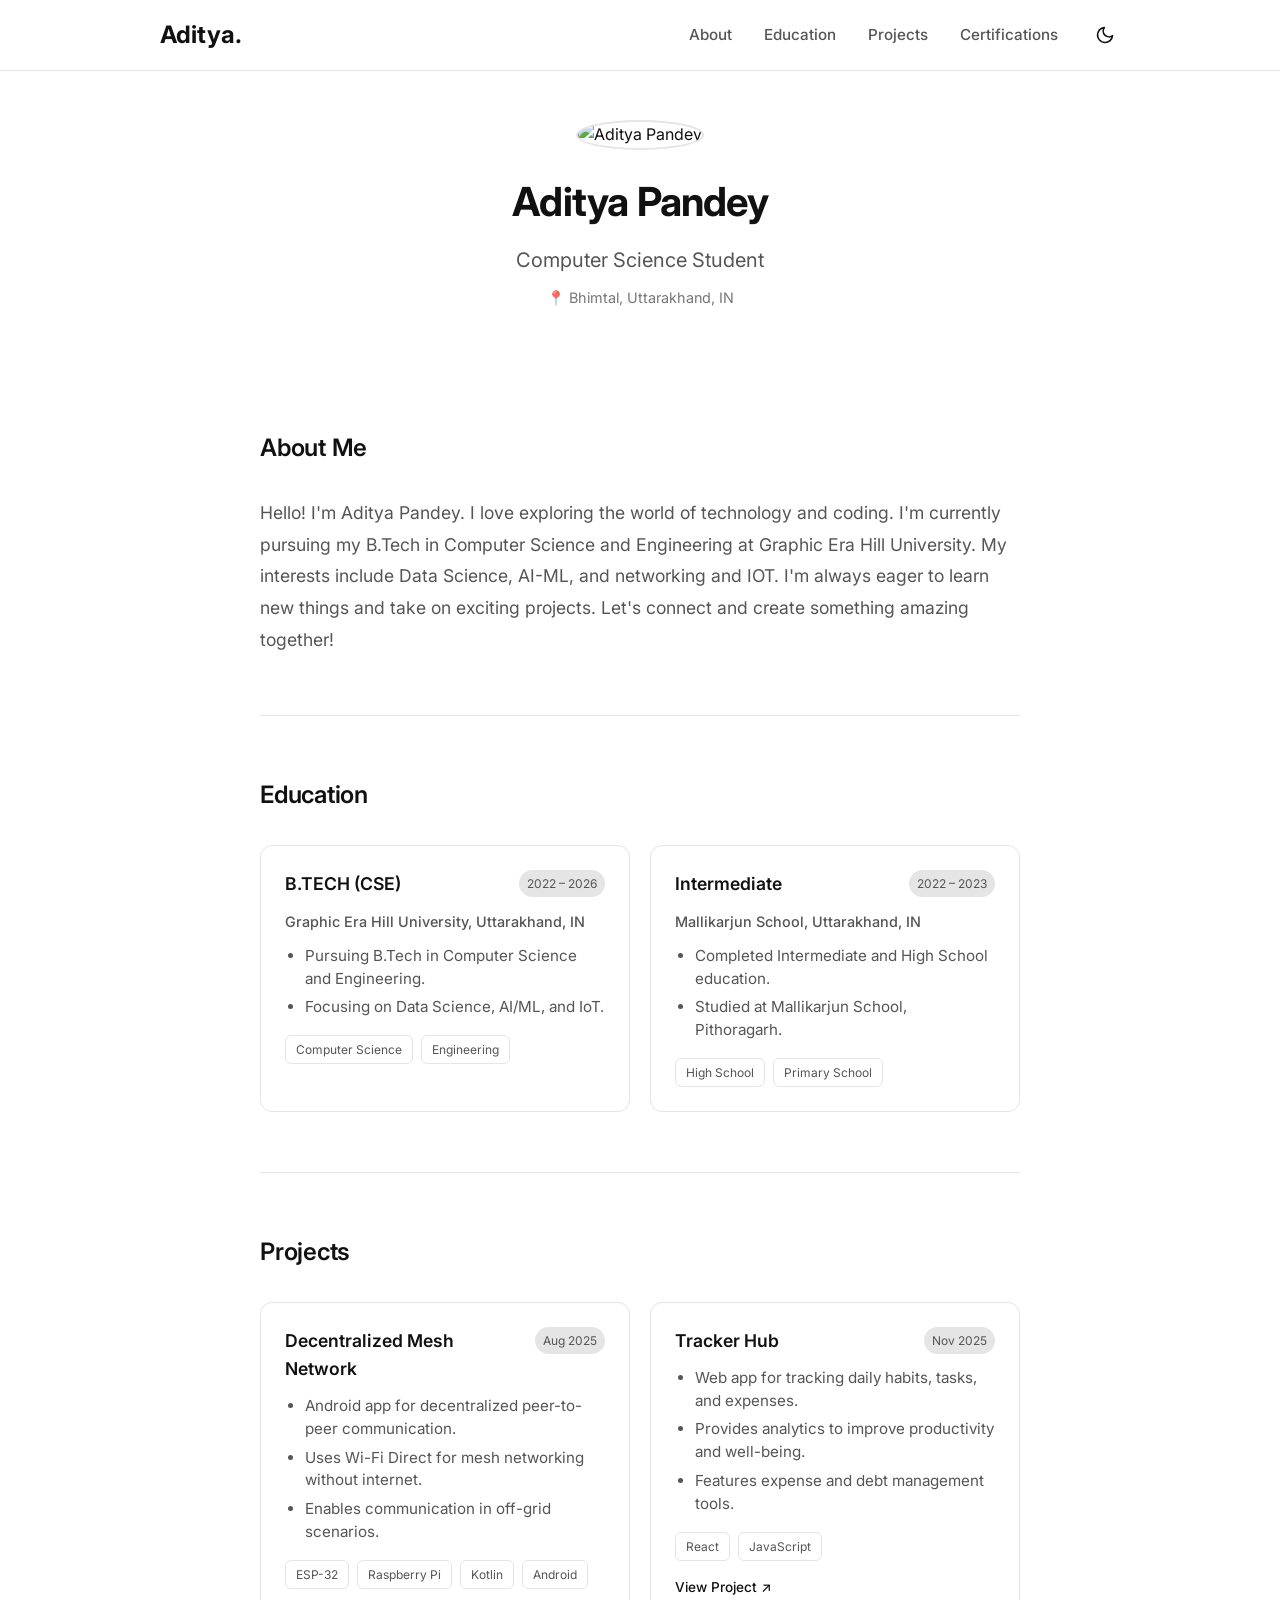
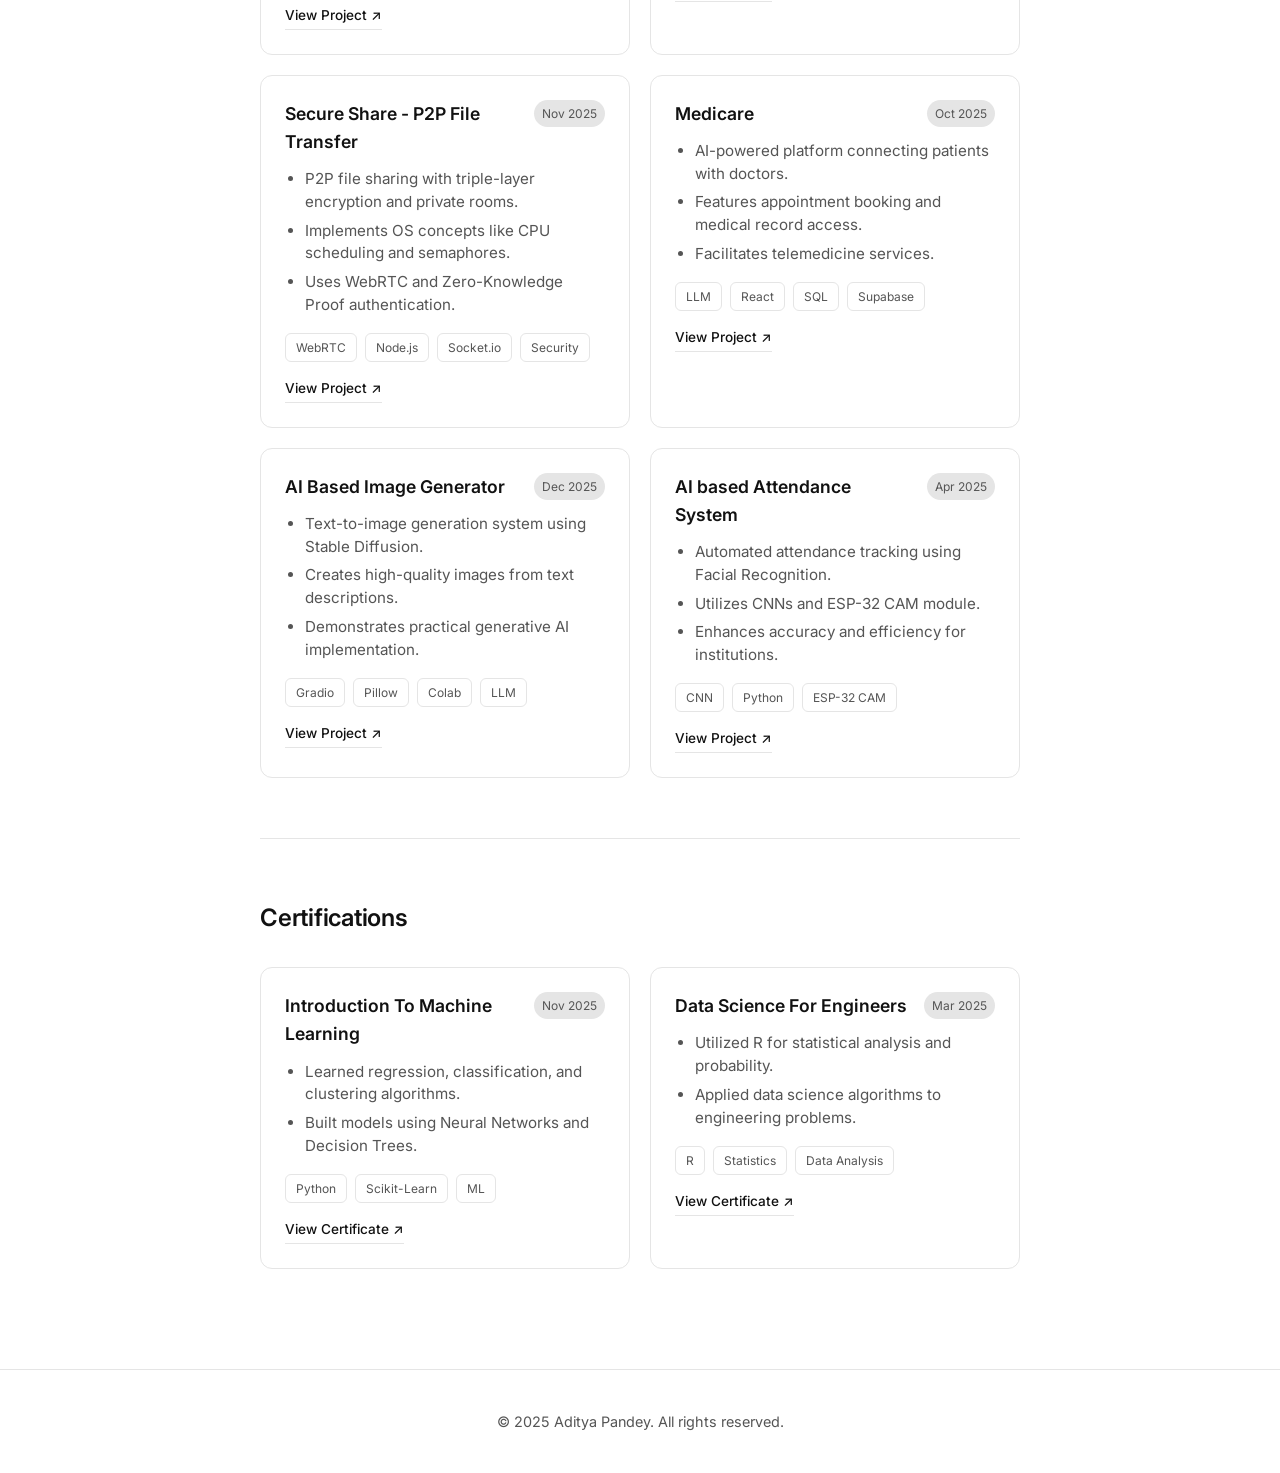
==== commit de01c091: "link edit" ====
--- a/index.html
+++ b/index.html
@@ -1,5 +1,6 @@
 <!DOCTYPE html>
 <html lang="en">
+
 <head>
     <meta charset="UTF-8">
     <meta name="viewport" content="width=device-width, initial-scale=1.0">
@@ -9,6 +10,7 @@
     <link rel="preconnect" href="https://fonts.gstatic.com" crossorigin>
     <link href="https://fonts.googleapis.com/css2?family=Inter:wght@300;400;500;600&display=swap" rel="stylesheet">
 </head>
+
 <body>
     <!-- Animation Layers -->
     <div id="curtain-layer"></div>
@@ -23,8 +25,24 @@
                 <a href="#projects">Projects</a>
                 <a href="#certifications">Certifications</a>
                 <button id="theme-toggle" aria-label="Toggle Dark Mode">
-                    <svg class="sun-icon" xmlns="http://www.w3.org/2000/svg" width="20" height="20" viewBox="0 0 24 24" fill="none" stroke="currentColor" stroke-width="2" stroke-linecap="round" stroke-linejoin="round"><circle cx="12" cy="12" r="5"></circle><line x1="12" y1="1" x2="12" y2="3"></line><line x1="12" y1="21" x2="12" y2="23"></line><line x1="4.22" y1="4.22" x2="5.64" y2="5.64"></line><line x1="18.36" y1="18.36" x2="19.78" y2="19.78"></line><line x1="1" y1="12" x2="3" y2="12"></line><line x1="21" y1="12" x2="23" y2="12"></line><line x1="4.22" y1="19.78" x2="5.64" y2="18.36"></line><line x1="18.36" y1="5.64" x2="19.78" y2="4.22"></line></svg>
-                    <svg class="moon-icon" xmlns="http://www.w3.org/2000/svg" width="20" height="20" viewBox="0 0 24 24" fill="none" stroke="currentColor" stroke-width="2" stroke-linecap="round" stroke-linejoin="round"><path d="M21 12.79A9 9 0 1 1 11.21 3 7 7 0 0 0 21 12.79z"></path></svg>
+                    <svg class="sun-icon" xmlns="http://www.w3.org/2000/svg" width="20" height="20" viewBox="0 0 24 24"
+                        fill="none" stroke="currentColor" stroke-width="2" stroke-linecap="round"
+                        stroke-linejoin="round">
+                        <circle cx="12" cy="12" r="5"></circle>
+                        <line x1="12" y1="1" x2="12" y2="3"></line>
+                        <line x1="12" y1="21" x2="12" y2="23"></line>
+                        <line x1="4.22" y1="4.22" x2="5.64" y2="5.64"></line>
+                        <line x1="18.36" y1="18.36" x2="19.78" y2="19.78"></line>
+                        <line x1="1" y1="12" x2="3" y2="12"></line>
+                        <line x1="21" y1="12" x2="23" y2="12"></line>
+                        <line x1="4.22" y1="19.78" x2="5.64" y2="18.36"></line>
+                        <line x1="18.36" y1="5.64" x2="19.78" y2="4.22"></line>
+                    </svg>
+                    <svg class="moon-icon" xmlns="http://www.w3.org/2000/svg" width="20" height="20" viewBox="0 0 24 24"
+                        fill="none" stroke="currentColor" stroke-width="2" stroke-linecap="round"
+                        stroke-linejoin="round">
+                        <path d="M21 12.79A9 9 0 1 1 11.21 3 7 7 0 0 0 21 12.79z"></path>
+                    </svg>
                 </button>
             </div>
         </div>
@@ -45,8 +63,10 @@
         <section id="about" class="section">
             <h3 class="section-title">About Me</h3>
             <p class="about-text">
-                Hello! I'm Aditya Pandey. I love exploring the world of technology and coding. I'm currently pursuing my B.Tech in Computer Science and Engineering at Graphic Era Hill University. 
-                My interests include Data Science, AI-ML, and networking and IOT. I'm always eager to learn new things and take on exciting projects. Let's connect and create something amazing together!
+                Hello! I'm Aditya Pandey. I love exploring the world of technology and coding. I'm currently pursuing my
+                B.Tech in Computer Science and Engineering at Graphic Era Hill University.
+                My interests include Data Science, AI-ML, and networking and IOT. I'm always eager to learn new things
+                and take on exciting projects. Let's connect and create something amazing together!
             </p>
         </section>
 
@@ -105,6 +125,8 @@
                         <span>Kotlin</span>
                         <span>Android</span>
                     </div>
+                    <a href="https://github.com/aadipandey223/my1st-app" class="project-link" target="_blank">View
+                        Project ↗</a>
                 </div>
 
                 <div class="card">
@@ -121,6 +143,27 @@
                         <span>React</span>
                         <span>JavaScript</span>
                     </div>
+                    <a href="https://tracker-hub-five.vercel.app/" class="project-link" target="_blank">View Project
+                        ↗</a>
+                </div>
+
+                <div class="card">
+                    <div class="card-header">
+                        <h4>Secure Share - P2P File Transfer</h4>
+                        <span class="year-pill">Nov 2025</span>
+                    </div>
+                    <ul class="desc-list">
+                        <li>P2P file sharing with triple-layer encryption and private rooms.</li>
+                        <li>Implements OS concepts like CPU scheduling and semaphores.</li>
+                        <li>Uses WebRTC and Zero-Knowledge Proof authentication.</li>
+                    </ul>
+                    <div class="tags">
+                        <span>WebRTC</span>
+                        <span>Node.js</span>
+                        <span>Socket.io</span>
+                        <span>Security</span>
+                    </div>
+                    <a href="https://mini-ui-2.vercel.app" class="project-link" target="_blank">View Project ↗</a>
                 </div>
 
                 <div class="card">
@@ -139,6 +182,8 @@
                         <span>SQL</span>
                         <span>Supabase</span>
                     </div>
+                    <a href="https://github.com/aadipandey223/medicare" class="project-link" target="_blank">View
+                        Project ↗</a>
                 </div>
 
                 <div class="card">
@@ -157,6 +202,8 @@
                         <span>Colab</span>
                         <span>LLM</span>
                     </div>
+                    <a href="https://github.com/aadipandey223/Ai_based_img_gen" class="project-link"
+                        target="_blank">View Project ↗</a>
                 </div>
 
                 <div class="card">
@@ -174,42 +221,11 @@
                         <span>Python</span>
                         <span>ESP-32 CAM</span>
                     </div>
-                </div>
-
-                <div class="card">
-                    <div class="card-header">
-                        <h4>Smart Home Automation</h4>
-                        <span class="year-pill">Jan 2025</span>
-                    </div>
-                    <ul class="desc-list">
-                        <li>IoT based home automation using ESP32.</li>
-                        <li>Control appliances via Web Interface.</li>
-                        <li>Real-time status monitoring.</li>
-                    </ul>
-                    <div class="tags">
-                        <span>IoT</span>
-                        <span>ESP32</span>
-                        <span>C++</span>
-                        <span>Web</span>
-                    </div>
-                </div>
-
-                <div class="card">
-                    <div class="card-header">
-                        <h4>Sentiment Analysis Tool</h4>
-                        <span class="year-pill">Feb 2025</span>
-                    </div>
-                    <ul class="desc-list">
-                        <li>NLP model to analyze text sentiment.</li>
-                        <li>Built with Python and NLTK/Spacy.</li>
-                        <li>Visualizes sentiment trends.</li>
-                    </ul>
-                    <div class="tags">
-                        <span>NLP</span>
-                        <span>Python</span>
-                        <span>ML</span>
-                    </div>
-                </div>
+                    <a href="https://github.com/aadipandey223/Attendance-system" class="project-link"
+                        target="_blank">View Project ↗</a>
+                </div>
+
+
 
 
             </div>
@@ -232,6 +248,8 @@
                         <span>Scikit-Learn</span>
                         <span>ML</span>
                     </div>
+                    <a href="https://archive.nptel.ac.in/content/noc/NOC25/SEM2/Ecertificates/106/noc25-cs91/Course/NPTEL25CS91S45780033510337572.pdf"
+                        class="project-link" target="_blank">View Certificate ↗</a>
                 </div>
 
                 <div class="card">
@@ -248,6 +266,8 @@
                         <span>Statistics</span>
                         <span>Data Analysis</span>
                     </div>
+                    <a href="https://nptel.ac.in/noc/E_Certificate/NPTEL25CS20S34910002601232385" class="project-link"
+                        target="_blank">View Certificate ↗</a>
                 </div>
             </div>
         </section>
@@ -259,4 +279,5 @@
 
     <script src="script.js"></script>
 </body>
+
 </html>
--- a/style.css
+++ b/style.css
@@ -268,6 +268,22 @@
     color: var(--text-secondary);
 }
 
+.project-link {
+    display: inline-block;
+    margin-top: 16px;
+    font-size: 0.85rem;
+    font-weight: 500;
+    color: var(--text-color);
+    text-decoration: none;
+    border-bottom: 1px solid var(--card-border);
+    padding-bottom: 2px;
+    transition: all 0.2s ease;
+}
+
+.project-link:hover {
+    border-bottom-color: var(--text-color);
+}
+
 /* Footer */
 .footer {
     text-align: center;
@@ -283,12 +299,15 @@
     .nav-links {
         gap: 1rem;
     }
+
     .nav-links a {
         font-size: 0.85rem;
     }
+
     .name {
         font-size: 2rem;
     }
+
     .grid {
         grid-template-columns: 1fr;
     }
@@ -305,8 +324,10 @@
     top: 0;
     left: 0;
     width: 100%;
-    height: 0%; /* Starts invisible */
-    background-color: #111111; /* Color it transitions TO */
+    height: 0%;
+    /* Starts invisible */
+    background-color: #111111;
+    /* Color it transitions TO */
     z-index: 9999;
     transition: height 0.6s cubic-bezier(0.7, 0, 0.3, 1);
 }
@@ -321,7 +342,7 @@
     background-color: #111111;
     z-index: 9999;
     /* Initially hidden via clip-path */
-    clip-path: circle(0% at top right); 
+    clip-path: circle(0% at top right);
     pointer-events: none;
     transition: clip-path 0.8s cubic-bezier(0.645, 0.045, 0.355, 1);
 }
@@ -338,5 +359,4 @@
 
 .desc-list li {
     margin-bottom: 6px;
-}
-
+}
